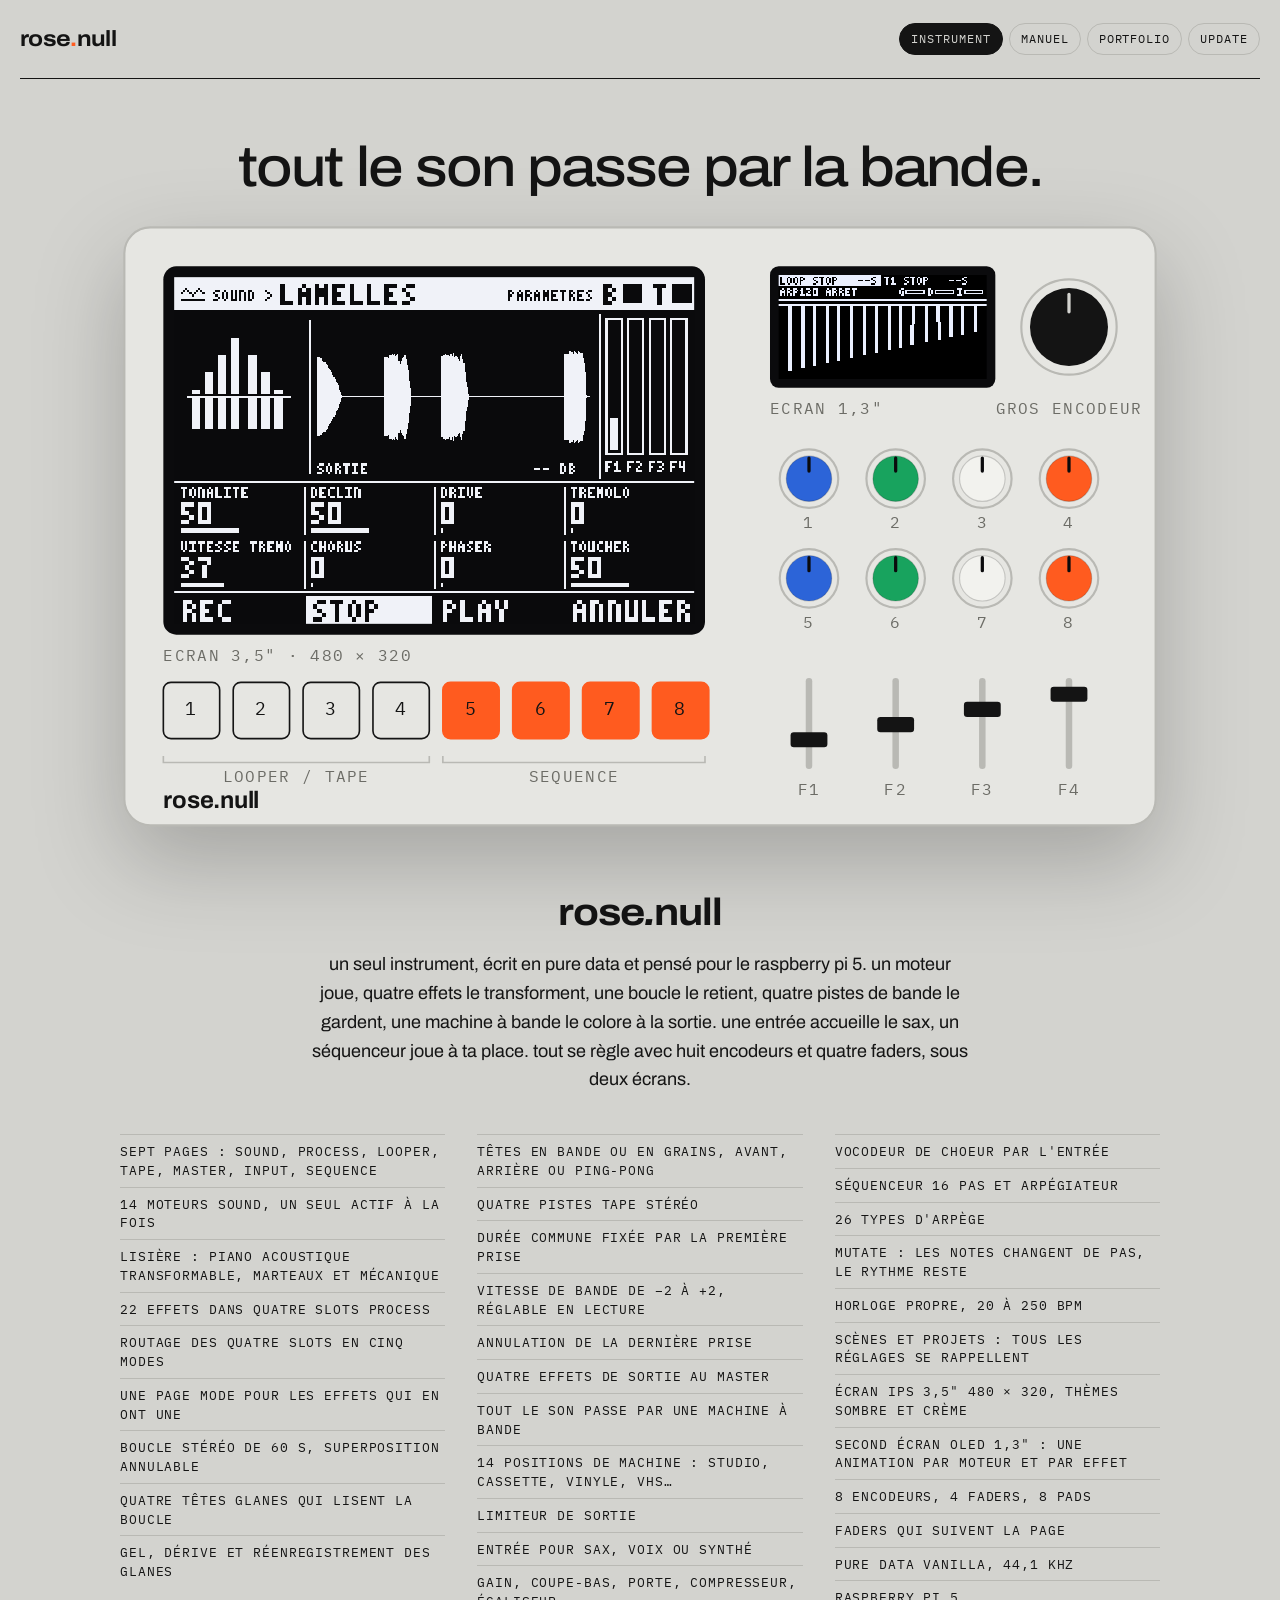
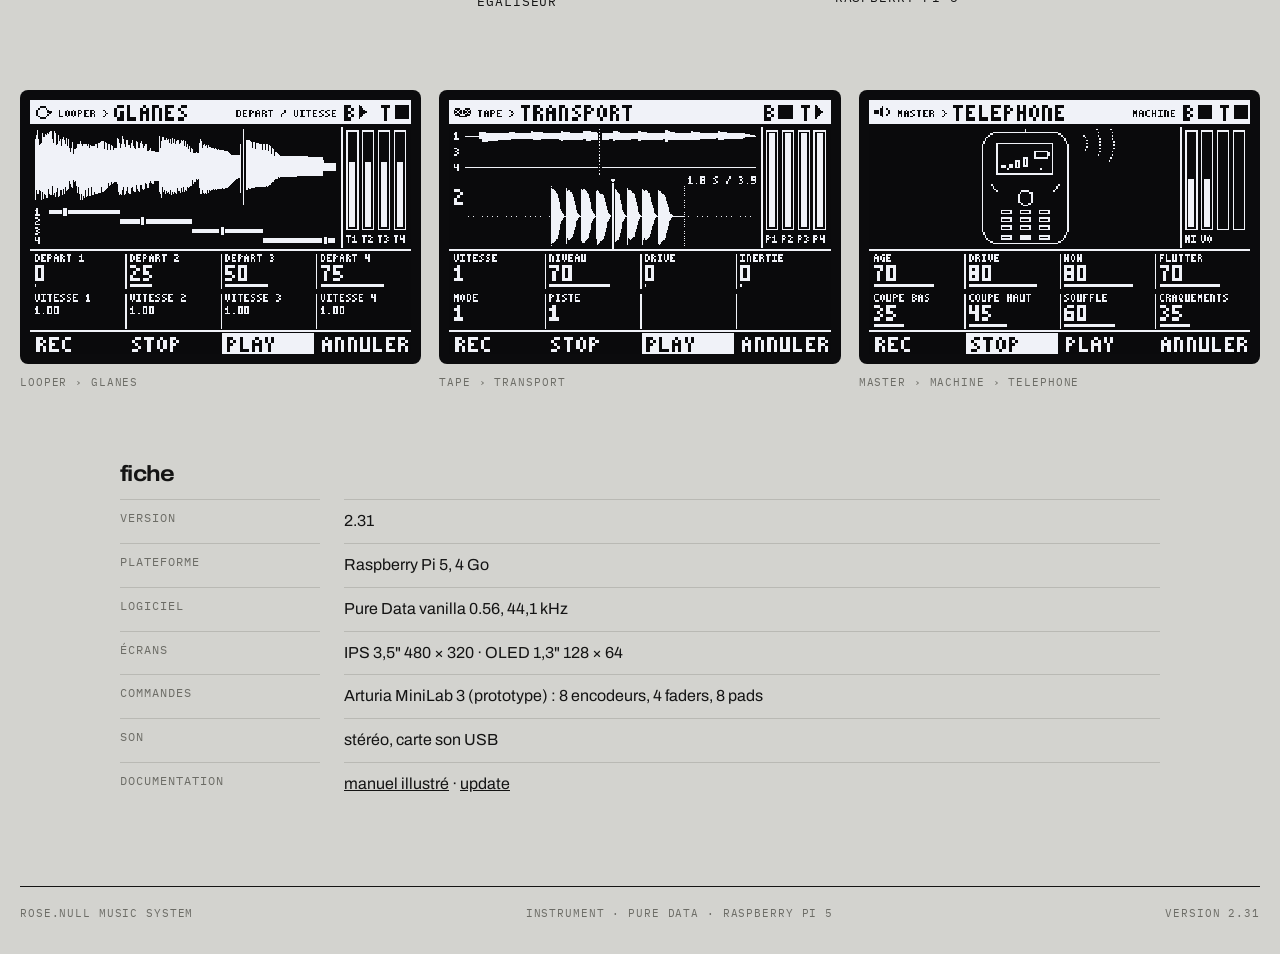
==== instrument/index.html @ 1903f88c "Page produit rose.null, accueil à quatre entrées Co-Authored-By: Claude Opus 5.5 <noreply@anthropic." ====
<!doctype html>
<html lang="fr">
<head>
<meta charset="utf-8">
<meta name="viewport" content="width=device-width, initial-scale=1, viewport-fit=cover">
<title>rose.null · instrument</title>
<meta name="description" content="rose.null : un instrument de musique en Pure Data pour le Raspberry Pi 5.">
<link rel="preconnect" href="https://fonts.googleapis.com"><link rel="preconnect" href="https://fonts.gstatic.com" crossorigin>
<link rel="stylesheet" href="https://fonts.googleapis.com/css2?family=Archivo:wdth,wght@112,500;112,700;100,400;100,600&family=IBM+Plex+Mono:wght@400;500&display=swap">
<link rel="stylesheet" href="../site.css">
<style>.facade { width: 100%; height: auto; display: block }
.facade .corps { fill: var(--plan); stroke: var(--trait); stroke-width: 2 }
.facade .cadre { fill: var(--vitre) }
.facade .anneau { fill: none; stroke: var(--trait); stroke-width: 2 }
.facade .gros { fill: var(--encre) }
.facade .trait { stroke: var(--vitre); stroke-width: 3; stroke-linecap: round }
.facade .trait.clair { stroke: var(--bg) }
.facade .rail { fill: var(--trait) }
.facade .curseur { fill: var(--encre) }
.facade .pad { fill: none; stroke: var(--encre); stroke-width: 1.5 }
.facade .pad.seq { fill: var(--c4); stroke: var(--c4) }
.facade image { image-rendering: pixelated }
.facade .bouton { stroke: var(--encre); stroke-opacity: .18 }
.facade .crochet { fill: none; stroke: var(--trait); stroke-width: 1.5 }
.lb.g { text-anchor: start }
.pad-lb.seq { fill: #141414 }
.facade .lb { font-size: 15px }
.facade .pad-lb { font-size: 17px }
.facade .lb.fin { font-size: 22px }
.lb { font-family: var(--mono); font-size: 11px; fill: var(--doux); text-anchor: middle; letter-spacing: .08em }
.pad-lb { fill: var(--encre) }
.lb.fin { font-size: 18px; text-anchor: start; fill: var(--encre); font-family: var(--display); font-weight: 700; letter-spacing: -.01em }
/* Page produit : fond gris d'atelier, l'objet au centre, une phrase, puis la liste des fonctions en capitales. */
body.pr { --bg: #d3d3cf; --plan: #e6e6e2; --trait: #b9b9b4 }
@media (prefers-color-scheme: dark) { body.pr { --bg: #161615; --plan: #222220; --trait: #3a3a36 } }
.pr .accroche { text-align: center; padding-block: 64px 30px }
.pr .accroche h1 { font-size: clamp(30px, 4.4vw, 56px); letter-spacing: -.035em; font-weight: 500 }
.pr .scene { max-width: 1040px; margin: 0 auto }
.pr .scene .facade { filter: drop-shadow(0 34px 44px rgba(0, 0, 0, .22)) }
.pr .presente { max-width: 660px; margin: 0 auto; padding-block: 64px 40px; text-align: center }
.pr .presente h2 { font-size: clamp(26px, 3.2vw, 38px); margin-bottom: 18px }
.pr .presente p { margin: 0; font-size: 18px; line-height: 1.6; text-wrap: pretty }
.pr .fonctions { columns: 3 280px; column-gap: 32px; max-width: 1040px; margin: 0 auto; padding: 0 0 72px; list-style: none;
  font-family: var(--mono); font-size: 12.5px; letter-spacing: .07em; text-transform: uppercase; line-height: 1.5 }
.pr .fonctions li { break-inside: avoid; padding: 7px 0; border-top: 1px solid var(--trait) }
.pr .ecrans { display: grid; grid-template-columns: repeat(3, minmax(0, 1fr)); gap: 18px; padding-bottom: 72px }
.pr .ecrans figure { margin: 0; display: grid; gap: 10px }
.pr .ecrans .vitre { background: #0b0b0d; border-radius: 8px; padding: 10px; line-height: 0 }
.pr .ecrans img { width: 100%; height: auto; image-rendering: pixelated }
.pr .ecrans figcaption { font-family: var(--mono); font-size: 11px; text-transform: uppercase; letter-spacing: .08em; color: var(--doux) }
.pr .fiche { max-width: 1040px; margin: 0 auto; padding-bottom: 80px; display: grid; grid-template-columns: 200px minmax(0, 1fr); gap: 0 24px }
.pr .fiche h2 { grid-column: 1 / -1; font-size: 22px; margin-bottom: 14px }
.pr .fiche dt, .pr .fiche dd { padding: 9px 0; border-top: 1px solid var(--trait); margin: 0 }
.pr .fiche dt { font-family: var(--mono); font-size: 12px; text-transform: uppercase; letter-spacing: .08em; color: var(--doux) }
@media (max-width: 760px) { .pr .ecrans { grid-template-columns: minmax(0, 1fr) } .pr .fiche { grid-template-columns: minmax(0, 1fr) } .pr .fiche dd { border-top: 0; padding-top: 0 } }
</style>
</head>
<body class="pr">
<header class="haut"><a class="mot" href="../">rose<i>.</i>null</a>
<nav aria-label="Pages"><a href="../instrument/" aria-current="page">instrument</a><a href="../manuel/">manuel</a><a href="../portfolio/">portfolio</a><a href="../manuel/#update">update</a></nav></header>
<main>
<section class="accroche"><h1>tout le son passe par la bande.</h1></section>
<section class="scene" aria-label="Façade de l'instrument"><svg class="facade" viewBox="0 0 960 560" role="img" aria-label="Façade du prototype : écran 3,5 pouces, huit pads dessous ; à droite, écran 1,3 pouce, gros encodeur, huit encodeurs en deux rangées et quatre faders"><rect x="4" y="4" width="952" height="552" rx="24" class="corps"/><rect x="40" y="40" width="500" height="340" rx="12" class="cadre"/><image class="t-sombre" href="[data-uri]" x="50" y="50" width="480" height="320"/><image class="t-creme" href="[data-uri]" x="50" y="50" width="480" height="320"/><text x="40" y="404" class="lb g">ECRAN 3,5"  ·  480 × 320</text><rect x="40.0" y="424" width="52" height="52" rx="7" class="pad"/><text x="66.0" y="454" class="lb pad-lb">1</text><rect x="104.5" y="424" width="52" height="52" rx="7" class="pad"/><text x="130.5" y="454" class="lb pad-lb">2</text><rect x="169.0" y="424" width="52" height="52" rx="7" class="pad"/><text x="195.0" y="454" class="lb pad-lb">3</text><rect x="233.5" y="424" width="52" height="52" rx="7" class="pad"/><text x="259.5" y="454" class="lb pad-lb">4</text><rect x="298.0" y="424" width="52" height="52" rx="7" class="pad seq"/><text x="324.0" y="454" class="lb pad-lb seq">5</text><rect x="362.5" y="424" width="52" height="52" rx="7" class="pad seq"/><text x="388.5" y="454" class="lb pad-lb seq">6</text><rect x="427.0" y="424" width="52" height="52" rx="7" class="pad seq"/><text x="453.0" y="454" class="lb pad-lb seq">7</text><rect x="491.5" y="424" width="52" height="52" rx="7" class="pad seq"/><text x="517.5" y="454" class="lb pad-lb seq">8</text><path d="M40 492 V498 H285.5 V492" class="crochet"/><text x="162.75" y="516" class="lb">LOOPER / TAPE</text><path d="M298 492 V498 H540 V492" class="crochet"/><text x="419" y="516" class="lb">SEQUENCE</text><rect x="600" y="40" width="208" height="112" rx="8" class="cadre"/><image href="[data-uri]" x="608" y="48" width="192" height="96"/><text x="600" y="176" class="lb g">ECRAN 1,3"</text><circle cx="876" cy="96" r="44" class="anneau"/><circle cx="876" cy="96" r="36" class="gros"/><line x1="876" y1="82" x2="876" y2="66" class="trait clair"/><text x="876" y="176" class="lb">GROS ENCODEUR</text><circle cx="636" cy="236" r="27" class="anneau"/><circle cx="636" cy="236" r="21" fill="var(--c1)" class="bouton"/><line x1="636" y1="229" x2="636" y2="217" class="trait"/><text x="636" y="282" class="lb">1</text><circle cx="716" cy="236" r="27" class="anneau"/><circle cx="716" cy="236" r="21" fill="var(--c2)" class="bouton"/><line x1="716" y1="229" x2="716" y2="217" class="trait"/><text x="716" y="282" class="lb">2</text><circle cx="796" cy="236" r="27" class="anneau"/><circle cx="796" cy="236" r="21" fill="var(--c3)" class="bouton"/><line x1="796" y1="229" x2="796" y2="217" class="trait"/><text x="796" y="282" class="lb">3</text><circle cx="876" cy="236" r="27" class="anneau"/><circle cx="876" cy="236" r="21" fill="var(--c4)" class="bouton"/><line x1="876" y1="229" x2="876" y2="217" class="trait"/><text x="876" y="282" class="lb">4</text><circle cx="636" cy="328" r="27" class="anneau"/><circle cx="636" cy="328" r="21" fill="var(--c1)" class="bouton"/><line x1="636" y1="321" x2="636" y2="309" class="trait"/><text x="636" y="374" class="lb">5</text><circle cx="716" cy="328" r="27" class="anneau"/><circle cx="716" cy="328" r="21" fill="var(--c2)" class="bouton"/><line x1="716" y1="321" x2="716" y2="309" class="trait"/><text x="716" y="374" class="lb">6</text><circle cx="796" cy="328" r="27" class="anneau"/><circle cx="796" cy="328" r="21" fill="var(--c3)" class="bouton"/><line x1="796" y1="321" x2="796" y2="309" class="trait"/><text x="796" y="374" class="lb">7</text><circle cx="876" cy="328" r="27" class="anneau"/><circle cx="876" cy="328" r="21" fill="var(--c4)" class="bouton"/><line x1="876" y1="321" x2="876" y2="309" class="trait"/><text x="876" y="374" class="lb">8</text><rect x="633" y="420" width="6" height="84" rx="3" class="rail"/><rect x="619" y="470" width="34" height="14" rx="3" class="curseur"/><text x="636" y="528" class="lb">F1</text><rect x="713" y="420" width="6" height="84" rx="3" class="rail"/><rect x="699" y="456" width="34" height="14" rx="3" class="curseur"/><text x="716" y="528" class="lb">F2</text><rect x="793" y="420" width="6" height="84" rx="3" class="rail"/><rect x="779" y="442" width="34" height="14" rx="3" class="curseur"/><text x="796" y="528" class="lb">F3</text><rect x="873" y="420" width="6" height="84" rx="3" class="rail"/><rect x="859" y="428" width="34" height="14" rx="3" class="curseur"/><text x="876" y="528" class="lb">F4</text><text x="40" y="540" class="lb g fin">rose.null</text></svg></section>
<section class="presente"><h2>rose<i>.</i>null</h2>
  <p>un seul instrument, écrit en pure data et pensé pour le raspberry pi 5. un moteur joue, quatre effets le transforment, une boucle le
  retient, quatre pistes de bande le gardent, une machine à bande le colore à la sortie. une entrée accueille le sax, un séquenceur joue
  à ta place. tout se règle avec huit encodeurs et quatre faders, sous deux écrans.</p></section>
<ul class="fonctions"><li>sept pages : sound, process, looper, tape, master, input, sequence</li><li>14 moteurs sound, un seul actif à la fois</li><li>lisière : piano acoustique transformable, marteaux et mécanique</li><li>22 effets dans quatre slots process</li><li>routage des quatre slots en cinq modes</li><li>une page mode pour les effets qui en ont une</li><li>boucle stéréo de 60 s, superposition annulable</li><li>quatre têtes glanes qui lisent la boucle</li><li>gel, dérive et réenregistrement des glanes</li><li>têtes en bande ou en grains, avant, arrière ou ping-pong</li><li>quatre pistes tape stéréo</li><li>durée commune fixée par la première prise</li><li>vitesse de bande de −2 à +2, réglable en lecture</li><li>annulation de la dernière prise</li><li>quatre effets de sortie au master</li><li>tout le son passe par une machine à bande</li><li>14 positions de machine : studio, cassette, vinyle, vhs…</li><li>limiteur de sortie</li><li>entrée pour sax, voix ou synthé</li><li>gain, coupe-bas, porte, compresseur, égaliseur</li><li>vocodeur de choeur par l&#x27;entrée</li><li>séquenceur 16 pas et arpégiateur</li><li>26 types d&#x27;arpège</li><li>mutate : les notes changent de pas, le rythme reste</li><li>horloge propre, 20 à 250 bpm</li><li>scènes et projets : tous les réglages se rappellent</li><li>écran ips 3,5&quot; 480 × 320, thèmes sombre et crème</li><li>second écran oled 1,3&quot; : une animation par moteur et par effet</li><li>8 encodeurs, 4 faders, 8 pads</li><li>faders qui suivent la page</li><li>pure data vanilla, 44,1 khz</li><li>raspberry pi 5</li></ul>
<section class="ecrans" aria-label="Écrans"><figure><div class="vitre"><img src="[data-uri]" alt="Écran : looper › glanes" width="480" height="320" loading="lazy"></div><figcaption>looper › glanes</figcaption></figure><figure><div class="vitre"><img src="[data-uri]" alt="Écran : tape › transport" width="480" height="320" loading="lazy"></div><figcaption>tape › transport</figcaption></figure><figure><div class="vitre"><img src="[data-uri]" alt="Écran : master › machine › telephone" width="480" height="320" loading="lazy"></div><figcaption>master › machine › telephone</figcaption></figure></section>
<section class="fiche"><h2>fiche</h2><dl style="display:contents">
  <dt>version</dt><dd>2.31</dd>
  <dt>plateforme</dt><dd>Raspberry Pi 5, 4 Go</dd>
  <dt>logiciel</dt><dd>Pure Data vanilla 0.56, 44,1 kHz</dd>
  <dt>écrans</dt><dd>IPS 3,5" 480 × 320 · OLED 1,3" 128 × 64</dd>
  <dt>commandes</dt><dd>Arturia MiniLab 3 (prototype) : 8 encodeurs, 4 faders, 8 pads</dd>
  <dt>son</dt><dd>stéréo, carte son USB</dd>
  <dt>documentation</dt><dd><a href="../manuel/">manuel illustré</a> · <a href="../manuel/#update">update</a></dd>
</dl></section>
</main>
<footer class="pied"><span>rose.null music system</span><span>instrument · Pure Data · Raspberry Pi 5</span><span>version 2.31</span></footer>
</body>
</html>
---- site.css ----
/* rose.null — site. Feuille d'instrument : papier gris froid, objets noirs, quatre couleurs d'encodeurs, mono minuscule. */
:root { --bg: #e8e8e4; --plan: #f4f4f1; --encre: #141414; --doux: #6c6c66; --trait: #c9c9c3;
  --c1: #2c64d8; --c2: #18a35e; --c3: #f2f2ee; --c4: #ff5b1f; --vitre: #0b0b0d;
  --display: "Archivo", "Helvetica Neue", Arial, sans-serif; --mono: "IBM Plex Mono", ui-monospace, Consolas, monospace; }
@media (prefers-color-scheme: dark) { :root { --bg: #121212; --plan: #1b1b1a; --encre: #ededea; --doux: #9a9a94; --trait: #33332f; --c3: #d6d6d0; --vitre: #000; color-scheme: dark } }
* { box-sizing: border-box }
html { scroll-behavior: smooth }
body { margin: 0; background: var(--bg); color: var(--encre); font-family: var(--display); font-stretch: 100%; font-size: 16px; line-height: 1.55;
  padding: env(safe-area-inset-top, 0px) max(20px, env(safe-area-inset-right, 0px)) 0 max(20px, env(safe-area-inset-left, 0px)) }
a { color: inherit }
.haut, main, .pied { max-width: 1240px; margin: 0 auto }
.haut { display: flex; align-items: center; justify-content: space-between; gap: 16px; padding-block: 22px; border-bottom: 1px solid var(--encre) }
.mot { font-stretch: 112%; font-weight: 700; font-size: 22px; letter-spacing: -.03em; text-decoration: none }
.mot i, h1 i { font-style: normal; color: var(--c4) }
.haut nav { display: flex; gap: 6px; flex-wrap: wrap }
.haut nav a { font-family: var(--mono); font-size: 12px; text-transform: uppercase; letter-spacing: .08em; text-decoration: none; padding: 6px 11px;
  border: 1px solid var(--trait); border-radius: 99px }
.haut nav a:hover, .haut nav a:focus-visible, .haut nav a[aria-current] { background: var(--encre); color: var(--bg); border-color: var(--encre); outline: none }
.lab { font-family: var(--mono); font-size: 11px; text-transform: uppercase; letter-spacing: .1em; color: var(--doux) }
h1 { font-stretch: 112%; font-weight: 700; font-size: clamp(40px, 6.2vw, 92px); line-height: .9; letter-spacing: -.045em; margin: 0; text-wrap: balance }
h2 { font-stretch: 112%; font-weight: 700; font-size: clamp(28px, 4vw, 46px); letter-spacing: -.03em; line-height: 1; margin: 0 }
.ouverture { padding-block: 36px 8px; display: grid; gap: 28px }
.ouverture .ligne { display: flex; justify-content: space-between; align-items: end; gap: 24px; flex-wrap: wrap }
.ouverture p { margin: 0; max-width: 40ch; font-size: 19px }
.objet { background: var(--plan); border: 1px solid var(--trait); border-radius: 18px; padding: clamp(16px, 4vw, 56px) }
.objet .facade { max-width: 980px; margin: 0 auto }
.entrees { display: grid; grid-template-columns: repeat(4, minmax(0, 1fr)); gap: 16px; padding-block: 24px 48px }
.instrument { padding-block: 0 64px; display: grid; gap: 12px }
.instrument .ligne { display: flex; justify-content: space-between; gap: 12px; flex-wrap: wrap; border-top: 1px solid var(--trait); padding-top: 12px }
.entree { position: relative; display: grid; grid-template-rows: auto auto 1fr; gap: 14px; text-decoration: none; background: var(--plan);
  border: 1px solid var(--trait); border-radius: 14px; padding: 18px; min-width: 0; transition: border-color .15s, transform .15s }
.entree:hover, .entree:focus-visible { border-color: var(--encre); outline: none; transform: translateY(-2px) }
.entree .tete { display: flex; justify-content: space-between; align-items: center }
.entree .pastille { width: 14px; height: 14px; border-radius: 50% }
.entree .vue { aspect-ratio: 3 / 2; border-radius: 10px; background: var(--vitre); display: grid; place-items: center; overflow: hidden; padding: 10px }
.entree .vue img { width: 100%; height: 100%; object-fit: contain; image-rendering: pixelated; display: block; min-height: 0 }
.entree .vue > * { min-height: 0; max-height: 100% }
.entree .vue.claire { background: var(--bg) }
.entree h2 { display: flex; justify-content: space-between; align-items: baseline; font-size: clamp(22px, 2.3vw, 30px); gap: 8px }
.entree h2 span { font-size: .7em; transition: transform .15s }
.entree:hover h2 span { transform: translateX(6px) }
.entree p { margin: 0; color: var(--doux); font-size: 15px }
.gros-chiffre { font-family: var(--mono); font-size: clamp(48px, 5.6vw, 84px); line-height: 1; letter-spacing: -.04em; color: var(--c4) }
.vue .grille-pads { display: grid; grid-template-columns: repeat(4, 38px); gap: 8px }
.vue .grille-pads span { aspect-ratio: 1; border: 1.5px solid var(--encre); border-radius: 6px }
.vue .grille-pads span:nth-child(n+5) { background: var(--c4); border-color: var(--c4) }
.pied { display: flex; gap: 8px 24px; flex-wrap: wrap; justify-content: space-between; border-top: 1px solid var(--encre); padding-block: 18px 32px;
  font-family: var(--mono); font-size: 11px; text-transform: uppercase; letter-spacing: .08em; color: var(--doux) }
.facade .t-creme { display: none }
@media (max-width: 1000px) { .entrees { grid-template-columns: repeat(2, minmax(0, 1fr)) } }
@media (max-width: 560px) { .entrees { grid-template-columns: minmax(0, 1fr) } }
.mini-facade { display: block; width: 100%; padding: 6px }
.mini-facade .facade { width: 100%; height: auto; display: block }
/* portfolio */
.rubrique { padding-block: 40px 8px; border-bottom: 1px solid var(--trait) }
.rubrique .ligne { display: flex; align-items: baseline; gap: 14px; margin-bottom: 18px }
.cartes { display: grid; grid-template-columns: repeat(auto-fill, minmax(min(100%, 300px), 1fr)); gap: 16px; padding-bottom: 32px }
.carte { background: var(--plan); border: 1px solid var(--trait); border-radius: 12px; padding: 14px; display: grid; gap: 10px; min-width: 0 }
.carte img, .carte video { width: 100%; height: auto; border-radius: 8px; display: block; background: var(--vitre) }
.carte video { max-height: 78vh; object-fit: contain }
.carte iframe { width: 100%; aspect-ratio: 16 / 9; border: 0; border-radius: 8px }
.carte audio { width: 100% }
.carte h3 { margin: 0; font-stretch: 112%; font-size: 19px; letter-spacing: -.02em }
.carte p { margin: 0; font-size: 14.5px; color: var(--doux) }
.vide { border: 1.5px dashed var(--trait); border-radius: 12px; padding: 22px; display: grid; gap: 8px; align-content: center; min-height: 200px; background: transparent }
.vide b { font-family: var(--mono); font-weight: 500; font-size: 12px; text-transform: uppercase; letter-spacing: .08em }
.vide p { margin: 0; color: var(--doux); font-size: 14px }
@media (prefers-reduced-motion: reduce) { html { scroll-behavior: auto } .entree, .entree h2 span { transition: none } }
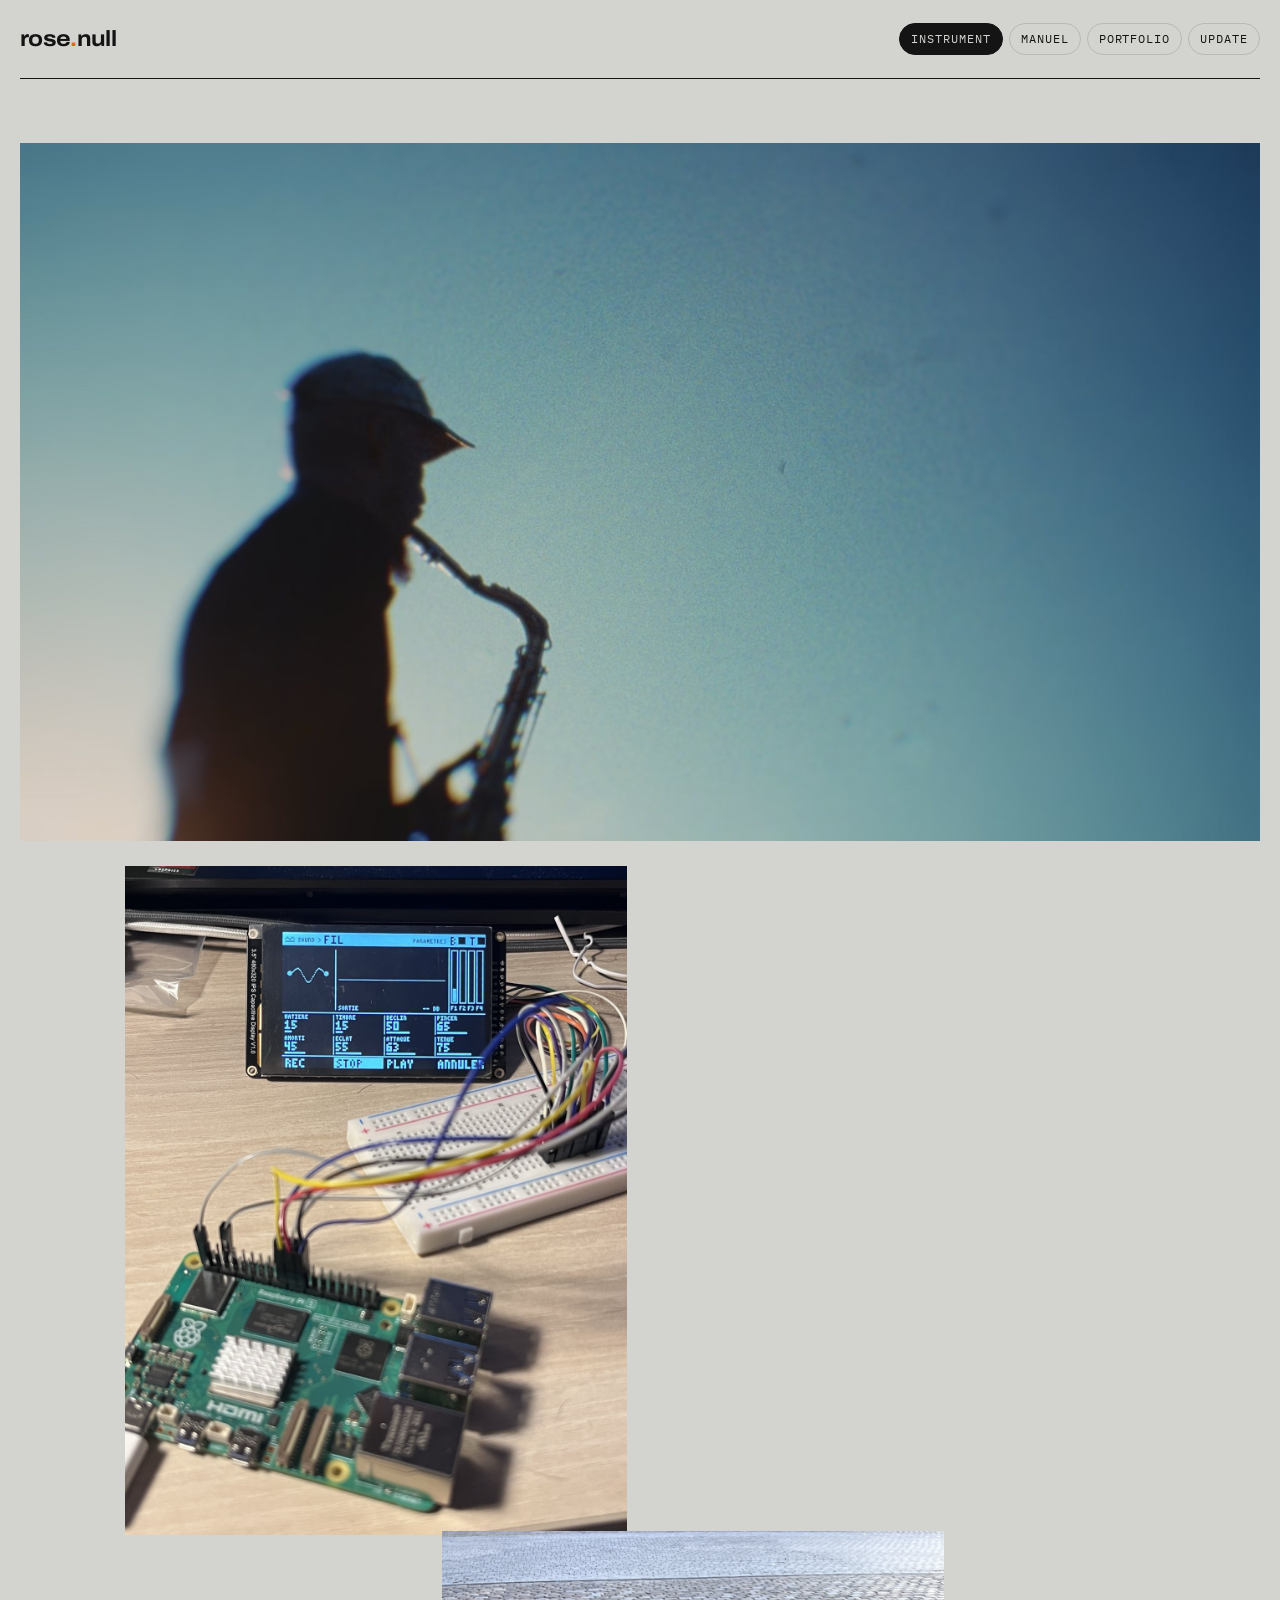
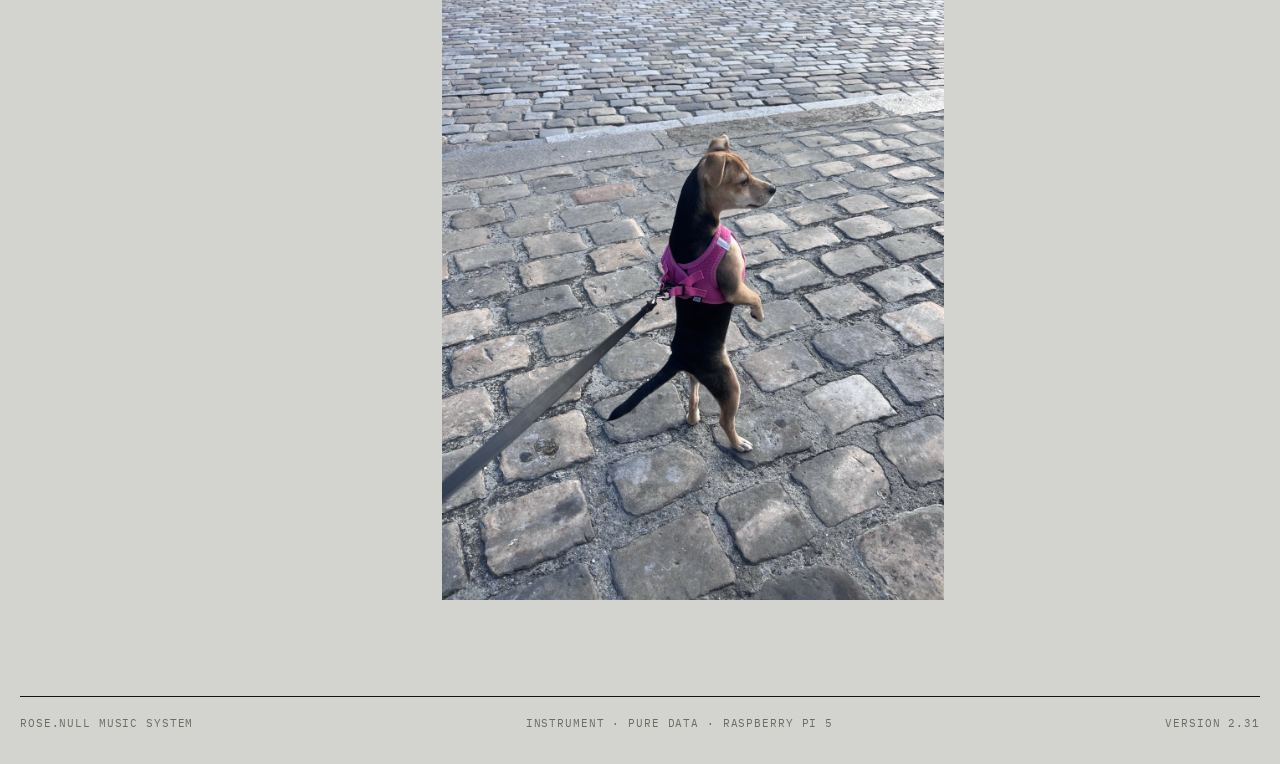
==== commit d530cea7: "Instrument : seulement des images ; vidéo 2 retirée Co-Authored-By: Claude Opus 5.5 <noreply@anthrop" ====
--- a/instrument/index.html
+++ b/instrument/index.html
@@ -4,79 +4,31 @@
 <meta charset="utf-8">
 <meta name="viewport" content="width=device-width, initial-scale=1, viewport-fit=cover">
 <title>rose.null · instrument</title>
-<meta name="description" content="rose.null : un instrument de musique en Pure Data pour le Raspberry Pi 5.">
+<meta name="description" content="rose.null en images.">
 <link rel="preconnect" href="https://fonts.googleapis.com"><link rel="preconnect" href="https://fonts.gstatic.com" crossorigin>
 <link rel="stylesheet" href="https://fonts.googleapis.com/css2?family=Archivo:wdth,wght@112,500;112,700;100,400;100,600&family=IBM+Plex+Mono:wght@400;500&display=swap">
 <link rel="stylesheet" href="../site.css">
-<style>.facade { width: 100%; height: auto; display: block }
-.facade .corps { fill: var(--plan); stroke: var(--trait); stroke-width: 2 }
-.facade .cadre { fill: var(--vitre) }
-.facade .anneau { fill: none; stroke: var(--trait); stroke-width: 2 }
-.facade .gros { fill: var(--encre) }
-.facade .trait { stroke: var(--vitre); stroke-width: 3; stroke-linecap: round }
-.facade .trait.clair { stroke: var(--bg) }
-.facade .rail { fill: var(--trait) }
-.facade .curseur { fill: var(--encre) }
-.facade .pad { fill: none; stroke: var(--encre); stroke-width: 1.5 }
-.facade .pad.seq { fill: var(--c4); stroke: var(--c4) }
-.facade image { image-rendering: pixelated }
-.facade .bouton { stroke: var(--encre); stroke-opacity: .18 }
-.facade .crochet { fill: none; stroke: var(--trait); stroke-width: 1.5 }
-.lb.g { text-anchor: start }
-.pad-lb.seq { fill: #141414 }
-.facade .lb { font-size: 15px }
-.facade .pad-lb { font-size: 17px }
-.facade .lb.fin { font-size: 22px }
-.lb { font-family: var(--mono); font-size: 11px; fill: var(--doux); text-anchor: middle; letter-spacing: .08em }
-.pad-lb { fill: var(--encre) }
-.lb.fin { font-size: 18px; text-anchor: start; fill: var(--encre); font-family: var(--display); font-weight: 700; letter-spacing: -.01em }
-/* Page produit : fond gris d'atelier, l'objet au centre, une phrase, puis la liste des fonctions en capitales. */
+<style>/* Page instrument : aucune phrase, seulement des images posées sur une grille de 12 colonnes, décalées, avec du vide. */
 body.pr { --bg: #d3d3cf; --plan: #e6e6e2; --trait: #b9b9b4 }
 @media (prefers-color-scheme: dark) { body.pr { --bg: #161615; --plan: #222220; --trait: #3a3a36 } }
-.pr .accroche { text-align: center; padding-block: 64px 30px }
-.pr .accroche h1 { font-size: clamp(30px, 4.4vw, 56px); letter-spacing: -.035em; font-weight: 500 }
-.pr .scene { max-width: 1040px; margin: 0 auto }
-.pr .scene .facade { filter: drop-shadow(0 34px 44px rgba(0, 0, 0, .22)) }
-.pr .presente { max-width: 660px; margin: 0 auto; padding-block: 64px 40px; text-align: center }
-.pr .presente h2 { font-size: clamp(26px, 3.2vw, 38px); margin-bottom: 18px }
-.pr .presente p { margin: 0; font-size: 18px; line-height: 1.6; text-wrap: pretty }
-.pr .fonctions { columns: 3 280px; column-gap: 32px; max-width: 1040px; margin: 0 auto; padding: 0 0 72px; list-style: none;
-  font-family: var(--mono); font-size: 12.5px; letter-spacing: .07em; text-transform: uppercase; line-height: 1.5 }
-.pr .fonctions li { break-inside: avoid; padding: 7px 0; border-top: 1px solid var(--trait) }
-.pr .ecrans { display: grid; grid-template-columns: repeat(3, minmax(0, 1fr)); gap: 18px; padding-bottom: 72px }
-.pr .ecrans figure { margin: 0; display: grid; gap: 10px }
-.pr .ecrans .vitre { background: #0b0b0d; border-radius: 8px; padding: 10px; line-height: 0 }
-.pr .ecrans img { width: 100%; height: auto; image-rendering: pixelated }
-.pr .ecrans figcaption { font-family: var(--mono); font-size: 11px; text-transform: uppercase; letter-spacing: .08em; color: var(--doux) }
-.pr .fiche { max-width: 1040px; margin: 0 auto; padding-bottom: 80px; display: grid; grid-template-columns: 200px minmax(0, 1fr); gap: 0 24px }
-.pr .fiche h2 { grid-column: 1 / -1; font-size: 22px; margin-bottom: 14px }
-.pr .fiche dt, .pr .fiche dd { padding: 9px 0; border-top: 1px solid var(--trait); margin: 0 }
-.pr .fiche dt { font-family: var(--mono); font-size: 12px; text-transform: uppercase; letter-spacing: .08em; color: var(--doux) }
-@media (max-width: 760px) { .pr .ecrans { grid-template-columns: minmax(0, 1fr) } .pr .fiche { grid-template-columns: minmax(0, 1fr) } .pr .fiche dd { border-top: 0; padding-top: 0 } }
+.pr .compo { display: grid; grid-template-columns: repeat(12, minmax(0, 1fr)); gap: clamp(14px, 2vw, 28px); padding-block: clamp(28px, 5vw, 72px) 96px }
+.pr .compo > * { margin: 0; min-width: 0 }
+.pr .compo img, .pr .compo video { width: 100%; height: 100%; object-fit: cover; display: block }
+.pr .compo a { display: block; height: 100%; line-height: 0 }
+.pr .large { grid-column: 1 / -1; aspect-ratio: 16 / 9 }
+.pr .gauche { grid-column: 2 / span 5; aspect-ratio: 3 / 4 }
+.pr .droite { grid-column: 8 / span 5; aspect-ratio: 5 / 4; margin-top: 30% }
+.pr .milieu { grid-column: 5 / span 5; aspect-ratio: 3 / 4; margin-top: -6% }
+@media (max-width: 760px) { .pr .gauche, .pr .droite, .pr .milieu { grid-column: 1 / -1; margin-top: 0 } .pr .droite { grid-column: 2 / span 10 } }
 </style>
 </head>
 <body class="pr">
 <header class="haut"><a class="mot" href="../">rose<i>.</i>null</a>
 <nav aria-label="Pages"><a href="../instrument/" aria-current="page">instrument</a><a href="../manuel/">manuel</a><a href="../portfolio/">portfolio</a><a href="../manuel/#update">update</a></nav></header>
 <main>
-<section class="accroche"><h1>tout le son passe par la bande.</h1></section>
-<section class="scene" aria-label="Façade de l'instrument"><svg class="facade" viewBox="0 0 960 560" role="img" aria-label="Façade du prototype : écran 3,5 pouces, huit pads dessous ; à droite, écran 1,3 pouce, gros encodeur, huit encodeurs en deux rangées et quatre faders"><rect x="4" y="4" width="952" height="552" rx="24" class="corps"/><rect x="40" y="40" width="500" height="340" rx="12" class="cadre"/><image class="t-sombre" href="[data-uri]" x="50" y="50" width="480" height="320"/><image class="t-creme" href="[data-uri]" x="50" y="50" width="480" height="320"/><text x="40" y="404" class="lb g">ECRAN 3,5"  ·  480 × 320</text><rect x="40.0" y="424" width="52" height="52" rx="7" class="pad"/><text x="66.0" y="454" class="lb pad-lb">1</text><rect x="104.5" y="424" width="52" height="52" rx="7" class="pad"/><text x="130.5" y="454" class="lb pad-lb">2</text><rect x="169.0" y="424" width="52" height="52" rx="7" class="pad"/><text x="195.0" y="454" class="lb pad-lb">3</text><rect x="233.5" y="424" width="52" height="52" rx="7" class="pad"/><text x="259.5" y="454" class="lb pad-lb">4</text><rect x="298.0" y="424" width="52" height="52" rx="7" class="pad seq"/><text x="324.0" y="454" class="lb pad-lb seq">5</text><rect x="362.5" y="424" width="52" height="52" rx="7" class="pad seq"/><text x="388.5" y="454" class="lb pad-lb seq">6</text><rect x="427.0" y="424" width="52" height="52" rx="7" class="pad seq"/><text x="453.0" y="454" class="lb pad-lb seq">7</text><rect x="491.5" y="424" width="52" height="52" rx="7" class="pad seq"/><text x="517.5" y="454" class="lb pad-lb seq">8</text><path d="M40 492 V498 H285.5 V492" class="crochet"/><text x="162.75" y="516" class="lb">LOOPER / TAPE</text><path d="M298 492 V498 H540 V492" class="crochet"/><text x="419" y="516" class="lb">SEQUENCE</text><rect x="600" y="40" width="208" height="112" rx="8" class="cadre"/><image href="[data-uri]" x="608" y="48" width="192" height="96"/><text x="600" y="176" class="lb g">ECRAN 1,3"</text><circle cx="876" cy="96" r="44" class="anneau"/><circle cx="876" cy="96" r="36" class="gros"/><line x1="876" y1="82" x2="876" y2="66" class="trait clair"/><text x="876" y="176" class="lb">GROS ENCODEUR</text><circle cx="636" cy="236" r="27" class="anneau"/><circle cx="636" cy="236" r="21" fill="var(--c1)" class="bouton"/><line x1="636" y1="229" x2="636" y2="217" class="trait"/><text x="636" y="282" class="lb">1</text><circle cx="716" cy="236" r="27" class="anneau"/><circle cx="716" cy="236" r="21" fill="var(--c2)" class="bouton"/><line x1="716" y1="229" x2="716" y2="217" class="trait"/><text x="716" y="282" class="lb">2</text><circle cx="796" cy="236" r="27" class="anneau"/><circle cx="796" cy="236" r="21" fill="var(--c3)" class="bouton"/><line x1="796" y1="229" x2="796" y2="217" class="trait"/><text x="796" y="282" class="lb">3</text><circle cx="876" cy="236" r="27" class="anneau"/><circle cx="876" cy="236" r="21" fill="var(--c4)" class="bouton"/><line x1="876" y1="229" x2="876" y2="217" class="trait"/><text x="876" y="282" class="lb">4</text><circle cx="636" cy="328" r="27" class="anneau"/><circle cx="636" cy="328" r="21" fill="var(--c1)" class="bouton"/><line x1="636" y1="321" x2="636" y2="309" class="trait"/><text x="636" y="374" class="lb">5</text><circle cx="716" cy="328" r="27" class="anneau"/><circle cx="716" cy="328" r="21" fill="var(--c2)" class="bouton"/><line x1="716" y1="321" x2="716" y2="309" class="trait"/><text x="716" y="374" class="lb">6</text><circle cx="796" cy="328" r="27" class="anneau"/><circle cx="796" cy="328" r="21" fill="var(--c3)" class="bouton"/><line x1="796" y1="321" x2="796" y2="309" class="trait"/><text x="796" y="374" class="lb">7</text><circle cx="876" cy="328" r="27" class="anneau"/><circle cx="876" cy="328" r="21" fill="var(--c4)" class="bouton"/><line x1="876" y1="321" x2="876" y2="309" class="trait"/><text x="876" y="374" class="lb">8</text><rect x="633" y="420" width="6" height="84" rx="3" class="rail"/><rect x="619" y="470" width="34" height="14" rx="3" class="curseur"/><text x="636" y="528" class="lb">F1</text><rect x="713" y="420" width="6" height="84" rx="3" class="rail"/><rect x="699" y="456" width="34" height="14" rx="3" class="curseur"/><text x="716" y="528" class="lb">F2</text><rect x="793" y="420" width="6" height="84" rx="3" class="rail"/><rect x="779" y="442" width="34" height="14" rx="3" class="curseur"/><text x="796" y="528" class="lb">F3</text><rect x="873" y="420" width="6" height="84" rx="3" class="rail"/><rect x="859" y="428" width="34" height="14" rx="3" class="curseur"/><text x="876" y="528" class="lb">F4</text><text x="40" y="540" class="lb g fin">rose.null</text></svg></section>
-<section class="presente"><h2>rose<i>.</i>null</h2>
-  <p>un seul instrument, écrit en pure data et pensé pour le raspberry pi 5. un moteur joue, quatre effets le transforment, une boucle le
-  retient, quatre pistes de bande le gardent, une machine à bande le colore à la sortie. une entrée accueille le sax, un séquenceur joue
-  à ta place. tout se règle avec huit encodeurs et quatre faders, sous deux écrans.</p></section>
-<ul class="fonctions"><li>sept pages : sound, process, looper, tape, master, input, sequence</li><li>14 moteurs sound, un seul actif à la fois</li><li>lisière : piano acoustique transformable, marteaux et mécanique</li><li>22 effets dans quatre slots process</li><li>routage des quatre slots en cinq modes</li><li>une page mode pour les effets qui en ont une</li><li>boucle stéréo de 60 s, superposition annulable</li><li>quatre têtes glanes qui lisent la boucle</li><li>gel, dérive et réenregistrement des glanes</li><li>têtes en bande ou en grains, avant, arrière ou ping-pong</li><li>quatre pistes tape stéréo</li><li>durée commune fixée par la première prise</li><li>vitesse de bande de −2 à +2, réglable en lecture</li><li>annulation de la dernière prise</li><li>quatre effets de sortie au master</li><li>tout le son passe par une machine à bande</li><li>14 positions de machine : studio, cassette, vinyle, vhs…</li><li>limiteur de sortie</li><li>entrée pour sax, voix ou synthé</li><li>gain, coupe-bas, porte, compresseur, égaliseur</li><li>vocodeur de choeur par l&#x27;entrée</li><li>séquenceur 16 pas et arpégiateur</li><li>26 types d&#x27;arpège</li><li>mutate : les notes changent de pas, le rythme reste</li><li>horloge propre, 20 à 250 bpm</li><li>scènes et projets : tous les réglages se rappellent</li><li>écran ips 3,5&quot; 480 × 320, thèmes sombre et crème</li><li>second écran oled 1,3&quot; : une animation par moteur et par effet</li><li>8 encodeurs, 4 faders, 8 pads</li><li>faders qui suivent la page</li><li>pure data vanilla, 44,1 khz</li><li>raspberry pi 5</li></ul>
-<section class="ecrans" aria-label="Écrans"><figure><div class="vitre"><img src="[data-uri]" alt="Écran : looper › glanes" width="480" height="320" loading="lazy"></div><figcaption>looper › glanes</figcaption></figure><figure><div class="vitre"><img src="[data-uri]" alt="Écran : tape › transport" width="480" height="320" loading="lazy"></div><figcaption>tape › transport</figcaption></figure><figure><div class="vitre"><img src="[data-uri]" alt="Écran : master › machine › telephone" width="480" height="320" loading="lazy"></div><figcaption>master › machine › telephone</figcaption></figure></section>
-<section class="fiche"><h2>fiche</h2><dl style="display:contents">
-  <dt>version</dt><dd>2.31</dd>
-  <dt>plateforme</dt><dd>Raspberry Pi 5, 4 Go</dd>
-  <dt>logiciel</dt><dd>Pure Data vanilla 0.56, 44,1 kHz</dd>
-  <dt>écrans</dt><dd>IPS 3,5" 480 × 320 · OLED 1,3" 128 × 64</dd>
-  <dt>commandes</dt><dd>Arturia MiniLab 3 (prototype) : 8 encodeurs, 4 faders, 8 pads</dd>
-  <dt>son</dt><dd>stéréo, carte son USB</dd>
-  <dt>documentation</dt><dd><a href="../manuel/">manuel illustré</a> · <a href="../manuel/#update">update</a></dd>
-</dl></section>
+<section class="compo" aria-label="rose.null en images"><figure class="large"><a href="../medias/photo-sax.jpg" target="_blank" rel="noopener" aria-label="Ouvrir en grand : Silhouette au saxophone"><img src="../medias/photo-sax.jpg" alt="Silhouette au saxophone" loading="lazy"></a></figure><figure class="gauche"><a href="../medias/prototype-ecran-pi5.jpg" target="_blank" rel="noopener" aria-label="Ouvrir en grand : Raspberry Pi 5 et écran 3,5 pouces"><img src="../medias/prototype-ecran-pi5.jpg" alt="Raspberry Pi 5 et écran 3,5 pouces" loading="lazy"></a></figure><figure class="droite"><a href="../medias/video-1.mp4" target="_blank" rel="noopener" aria-label="Voir avec le son : Vidéo : page INPUT à l’écran"><video src="../medias/video-1.mp4" autoplay muted loop playsinline preload="metadata" aria-hidden="true"></video></a></figure><figure class="milieu"><a href="../medias/photo-chien.jpg" target="_blank" rel="noopener" aria-label="Ouvrir en grand : Promenade"><img src="../medias/photo-chien.jpg" alt="Promenade" loading="lazy"></a></figure></section>
 </main>
+<script>if (window.matchMedia('(prefers-reduced-motion: reduce)').matches) document.querySelectorAll('video').forEach(function (v) { v.removeAttribute('autoplay'); v.pause(); });</script>
 <footer class="pied"><span>rose.null music system</span><span>instrument · Pure Data · Raspberry Pi 5</span><span>version 2.31</span></footer>
 </body>
 </html>
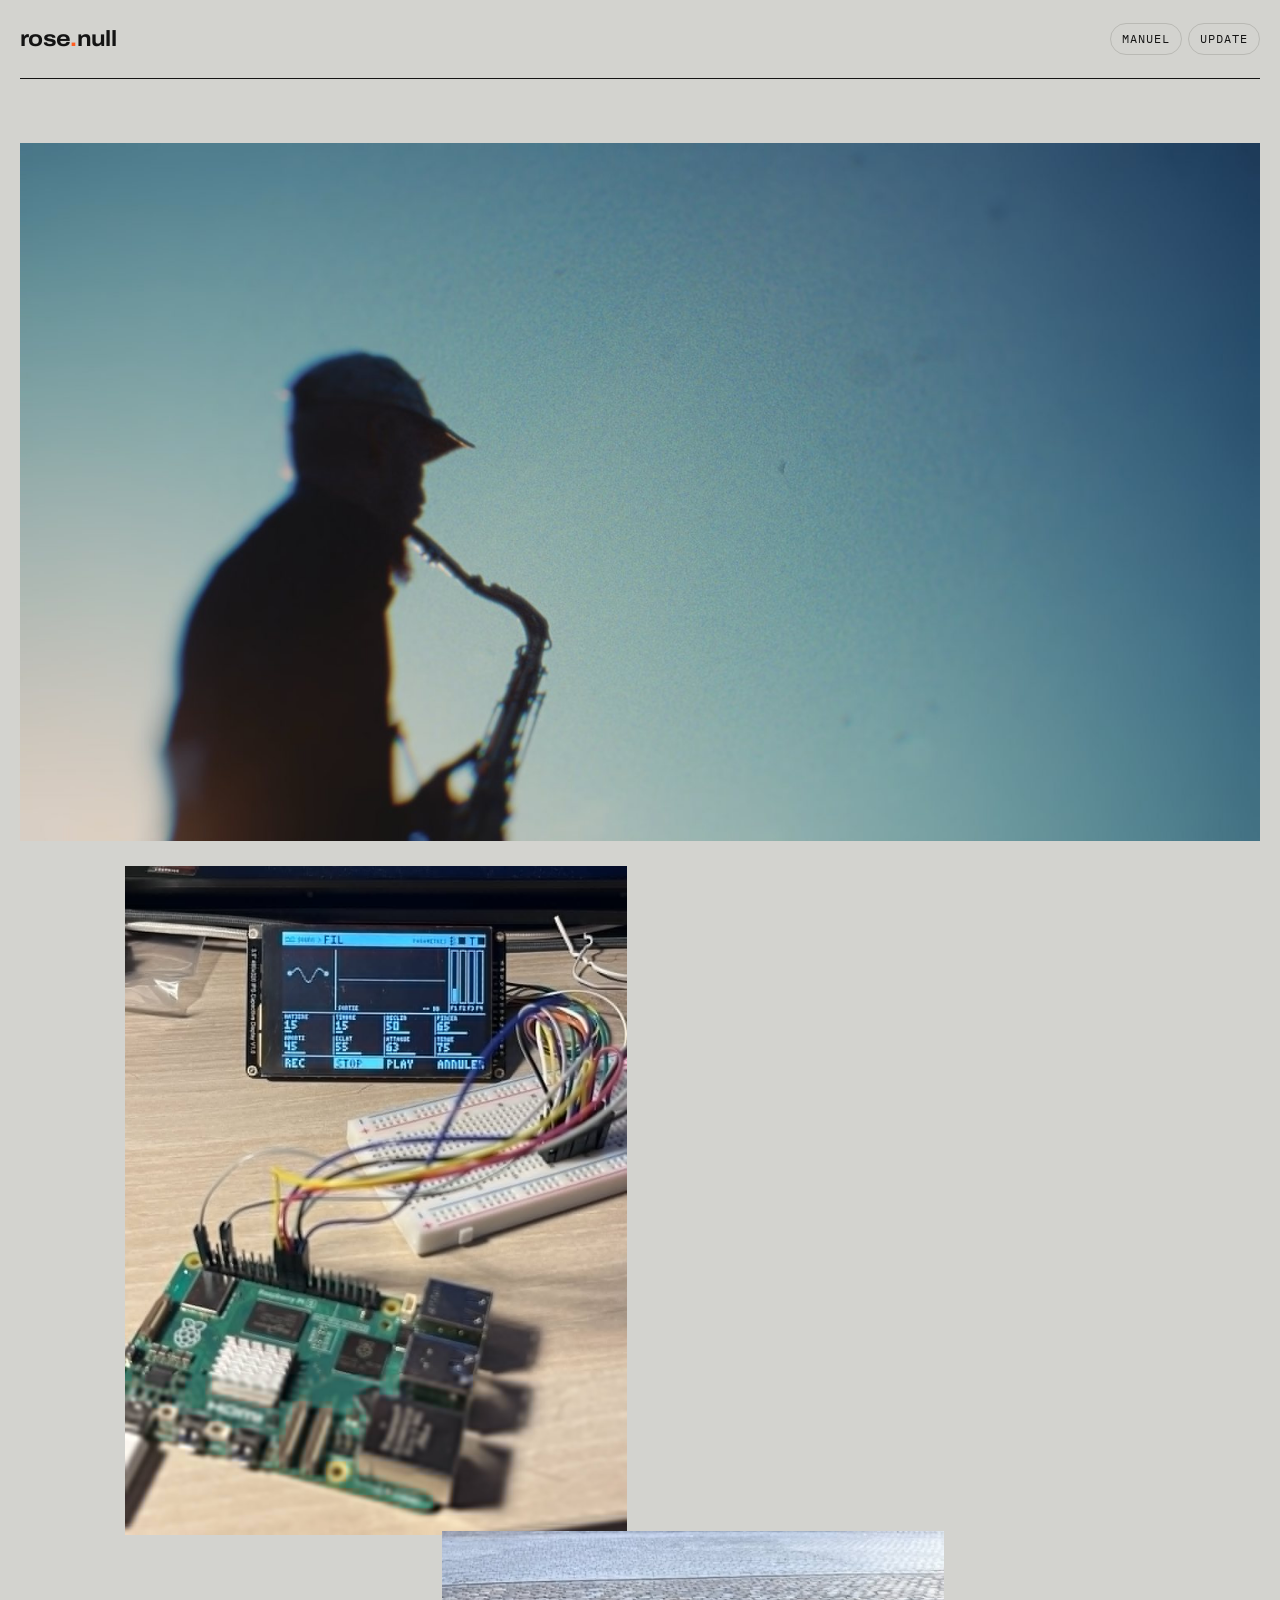
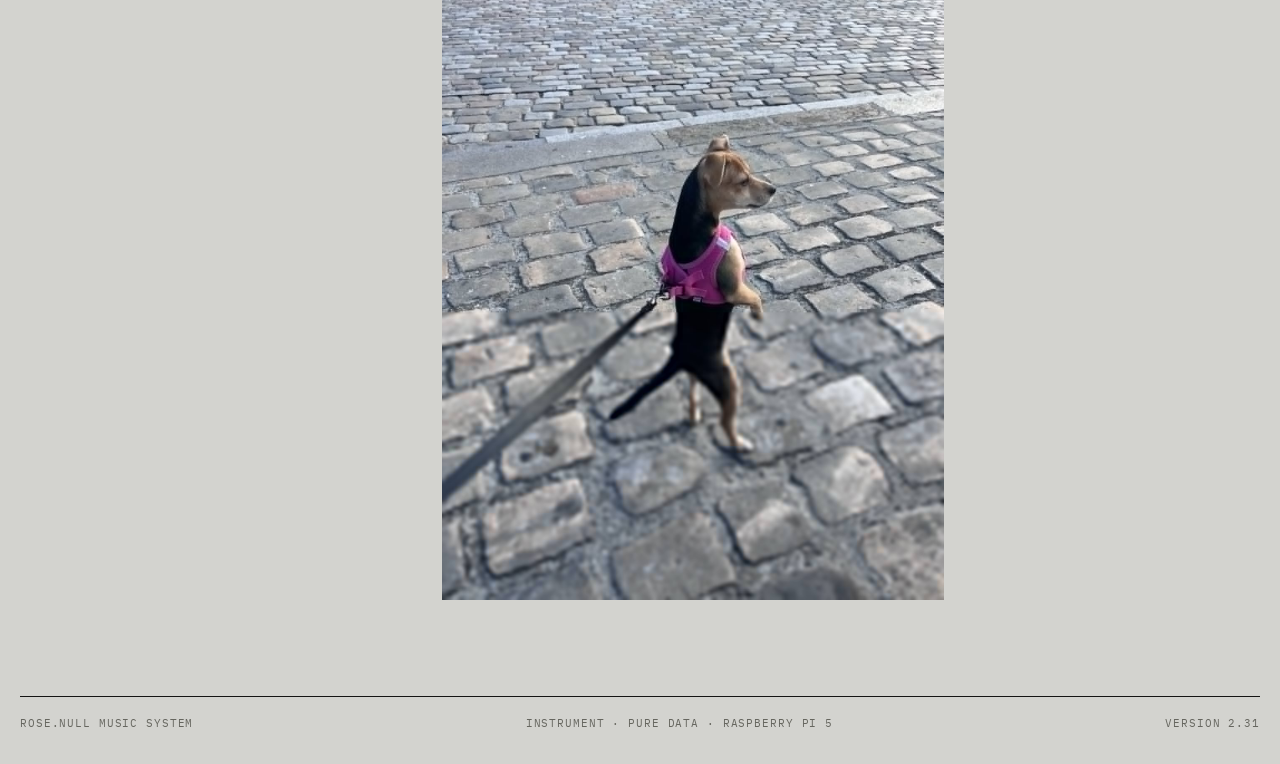
==== commit ac16f3a8: "Accueil en images ; vidéo GLANES ; portfolio et instrument renvoient à l'accueil Co-Authored-By: Cla" ====
--- a/instrument/index.html
+++ b/instrument/index.html
@@ -1,34 +1,2 @@
 <!doctype html>
-<html lang="fr">
-<head>
-<meta charset="utf-8">
-<meta name="viewport" content="width=device-width, initial-scale=1, viewport-fit=cover">
-<title>rose.null · instrument</title>
-<meta name="description" content="rose.null en images.">
-<link rel="preconnect" href="https://fonts.googleapis.com"><link rel="preconnect" href="https://fonts.gstatic.com" crossorigin>
-<link rel="stylesheet" href="https://fonts.googleapis.com/css2?family=Archivo:wdth,wght@112,500;112,700;100,400;100,600&family=IBM+Plex+Mono:wght@400;500&display=swap">
-<link rel="stylesheet" href="../site.css">
-<style>/* Page instrument : aucune phrase, seulement des images posées sur une grille de 12 colonnes, décalées, avec du vide. */
-body.pr { --bg: #d3d3cf; --plan: #e6e6e2; --trait: #b9b9b4 }
-@media (prefers-color-scheme: dark) { body.pr { --bg: #161615; --plan: #222220; --trait: #3a3a36 } }
-.pr .compo { display: grid; grid-template-columns: repeat(12, minmax(0, 1fr)); gap: clamp(14px, 2vw, 28px); padding-block: clamp(28px, 5vw, 72px) 96px }
-.pr .compo > * { margin: 0; min-width: 0 }
-.pr .compo img, .pr .compo video { width: 100%; height: 100%; object-fit: cover; display: block }
-.pr .compo a { display: block; height: 100%; line-height: 0 }
-.pr .large { grid-column: 1 / -1; aspect-ratio: 16 / 9 }
-.pr .gauche { grid-column: 2 / span 5; aspect-ratio: 3 / 4 }
-.pr .droite { grid-column: 8 / span 5; aspect-ratio: 5 / 4; margin-top: 30% }
-.pr .milieu { grid-column: 5 / span 5; aspect-ratio: 3 / 4; margin-top: -6% }
-@media (max-width: 760px) { .pr .gauche, .pr .droite, .pr .milieu { grid-column: 1 / -1; margin-top: 0 } .pr .droite { grid-column: 2 / span 10 } }
-</style>
-</head>
-<body class="pr">
-<header class="haut"><a class="mot" href="../">rose<i>.</i>null</a>
-<nav aria-label="Pages"><a href="../instrument/" aria-current="page">instrument</a><a href="../manuel/">manuel</a><a href="../portfolio/">portfolio</a><a href="../manuel/#update">update</a></nav></header>
-<main>
-<section class="compo" aria-label="rose.null en images"><figure class="large"><a href="../medias/photo-sax.jpg" target="_blank" rel="noopener" aria-label="Ouvrir en grand : Silhouette au saxophone"><img src="../medias/photo-sax.jpg" alt="Silhouette au saxophone" loading="lazy"></a></figure><figure class="gauche"><a href="../medias/prototype-ecran-pi5.jpg" target="_blank" rel="noopener" aria-label="Ouvrir en grand : Raspberry Pi 5 et écran 3,5 pouces"><img src="../medias/prototype-ecran-pi5.jpg" alt="Raspberry Pi 5 et écran 3,5 pouces" loading="lazy"></a></figure><figure class="droite"><a href="../medias/video-1.mp4" target="_blank" rel="noopener" aria-label="Voir avec le son : Vidéo : page INPUT à l’écran"><video src="../medias/video-1.mp4" autoplay muted loop playsinline preload="metadata" aria-hidden="true"></video></a></figure><figure class="milieu"><a href="../medias/photo-chien.jpg" target="_blank" rel="noopener" aria-label="Ouvrir en grand : Promenade"><img src="../medias/photo-chien.jpg" alt="Promenade" loading="lazy"></a></figure></section>
-</main>
-<script>if (window.matchMedia('(prefers-reduced-motion: reduce)').matches) document.querySelectorAll('video').forEach(function (v) { v.removeAttribute('autoplay'); v.pause(); });</script>
-<footer class="pied"><span>rose.null music system</span><span>instrument · Pure Data · Raspberry Pi 5</span><span>version 2.31</span></footer>
-</body>
-</html>
+<html lang="fr"><head><meta charset="utf-8"><title>rose.null</title><meta http-equiv="refresh" content="0; url=../"><link rel="canonical" href="../"></head><body><a href="../">rose.null</a></body></html>
